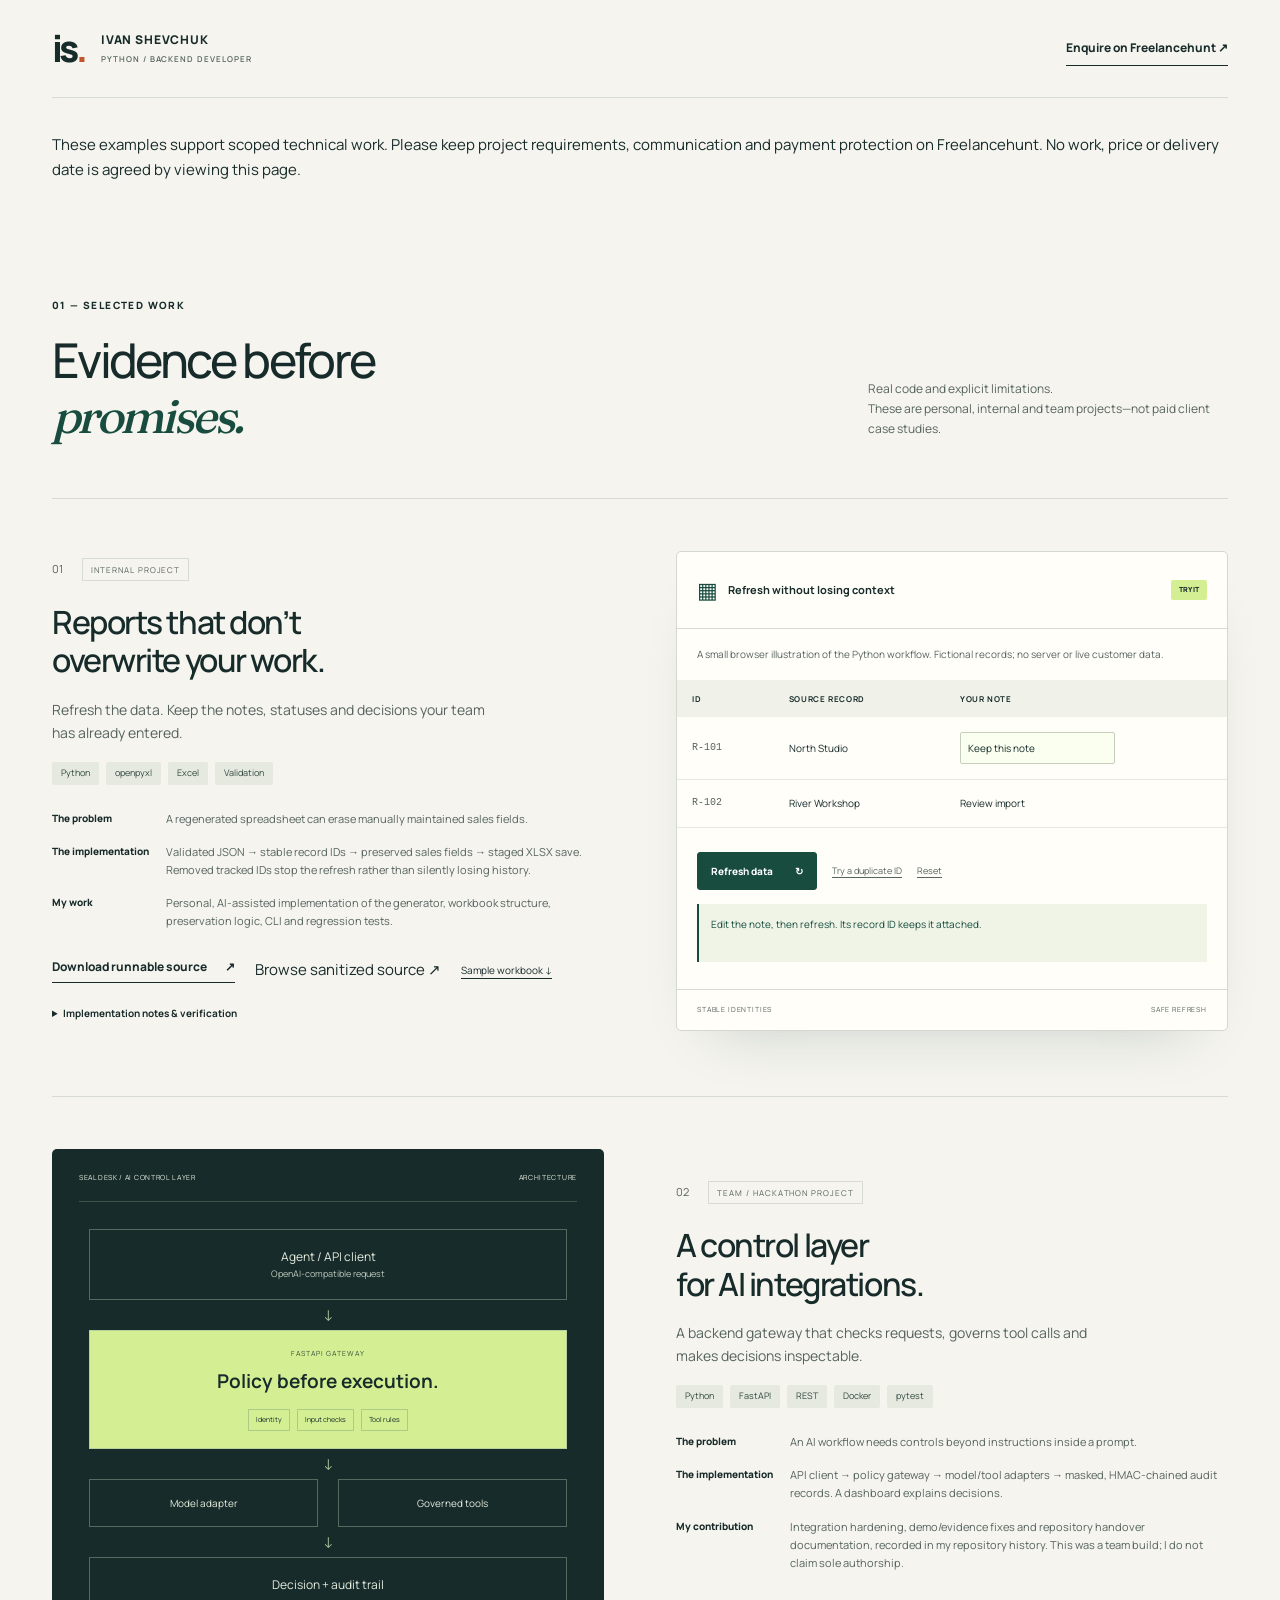
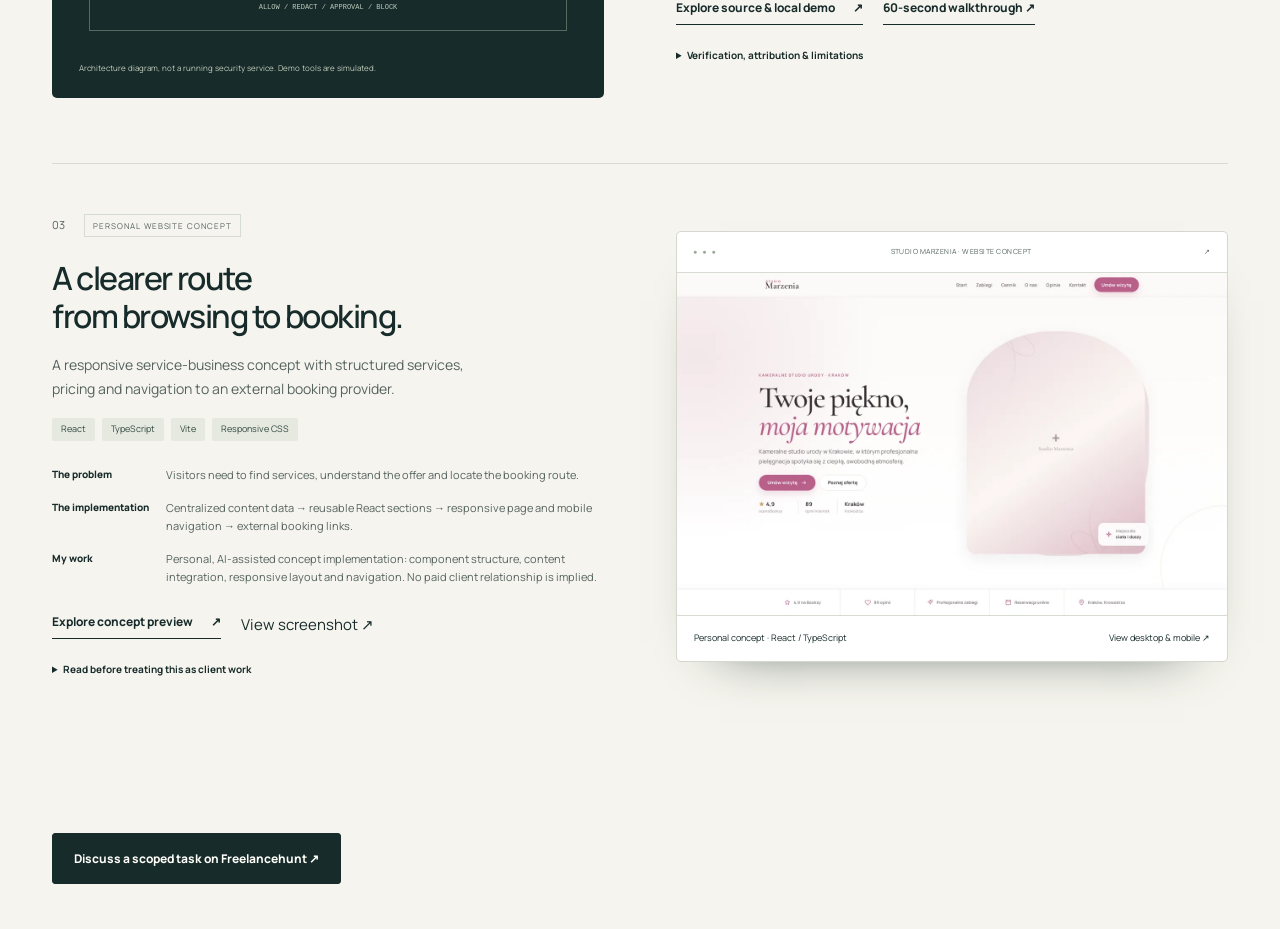
==== work/index.html @ 64b822b1 "Add verified offline walkthrough and contact-free work examples" ====
<!doctype html><html lang="en"><head><meta charset="utf-8"><meta name="viewport" content="width=device-width,initial-scale=1"><title>Technical work examples | Ivan Shevchuk</title><meta name="description" content="Personal, internal and team technical examples. Freelancehunt enquiries stay in platform messages."><link rel="icon" href="/assets/mark.svg"><link rel="stylesheet" href="/styles.css"><script type="module" src="/work/work.js"></script><link rel="canonical" href="https://ivanshevchuk0.github.io/work/"></head><body><header class="site-header wrap"><a class="identity" href="#main"><span class="monogram">is<span>.</span></span><span>IVAN SHEVCHUK<br><small>PYTHON / BACKEND DEVELOPER</small></span></a><a class="header-contact" href="https://freelancehunt.com/freelancer/ivan_shevchukk.html">Enquire on Freelancehunt ↗</a></header><main id="main"><div class="wrap" style="padding-top:35px"><p>These examples support scoped technical work. Please keep project requirements, communication and payment protection on Freelancehunt. No work, price or delivery date is agreed by viewing this page.</p></div><section id="work" class="work-section wrap" aria-labelledby="work-title">
<div class="section-heading"><div><p class="eyebrow">01 — SELECTED WORK</p><h2 id="work-title">Evidence before<br><em>promises.</em></h2></div><p>Real code and explicit limitations.<br>These are personal, internal and team projects—not paid client case studies.</p></div>
<article class="project project-report">
<div class="project-description"><div class="project-number">01 <span>INTERNAL PROJECT</span></div><h3>Reports that don’t<br>overwrite your work.</h3><p class="project-intro">Refresh the data. Keep the notes, statuses and decisions your team has already entered.</p><div class="tags"><span>Python</span><span>openpyxl</span><span>Excel</span><span>Validation</span></div>
<dl class="case-summary"><div><dt>The problem</dt><dd>A regenerated spreadsheet can erase manually maintained sales fields.</dd></div><div><dt>The implementation</dt><dd>Validated JSON → stable record IDs → preserved sales fields → staged XLSX save. Removed tracked IDs stop the refresh rather than silently losing history.</dd></div><div><dt>My work</dt><dd>Personal, AI-assisted implementation of the generator, workbook structure, preservation logic, CLI and regression tests.</dd></div></dl>
<div class="project-links"><a class="text-link" href="/samples/reporting-tool.zip" download>Download runnable source <span aria-hidden="true">↗</span></a><span>Browse sanitized source ↗</span><a href="/samples/tracker-demo.xlsx" download>Sample workbook ↓</a></div>
<details><summary>Implementation notes & verification</summary><p>Two existing regression tests were run for this portfolio: duplicate-input rejection and preservation across growth/reordering. Both passed. The sample download contains fictional records only. This is a local reporting tool, not a CRM or an outreach bot. Sanitized source is available in the dedicated public portfolio repository and as a ZIP download.</p></details>
</div>
<div class="report-lab"><div class="lab-toolbar"><span class="lab-icon" aria-hidden="true">▦</span><strong>Refresh without losing context</strong><span class="demo-badge">TRY IT</span></div><p class="lab-caption">A small browser illustration of the Python workflow. Fictional records; no server or live customer data.</p>
<div class="table-scroll"><table><caption class="sr-only">Fictional report data with editable notes</caption><thead><tr><th>ID</th><th>Source record</th><th>Your note</th></tr></thead><tbody><tr><td>R-101</td><td>North Studio</td><td><input id="record-note" aria-label="Note for record R-101" value="Keep this note" maxlength="70"></td></tr><tr><td>R-102</td><td>River Workshop</td><td>Review import</td></tr><tr id="added-row" hidden><td>R-103</td><td>New source record</td><td>—</td></tr></tbody></table></div>
<div class="lab-controls"><button id="refresh-demo" class="button compact" type="button">Refresh data <span aria-hidden="true">↻</span></button><button id="duplicate-demo" class="subtle-button" type="button">Try a duplicate ID</button><button id="reset-demo" class="subtle-button" type="button">Reset</button></div>
<div id="lab-result" class="lab-result" role="status">Edit the note, then refresh. Its record ID keeps it attached.</div>
<div class="lab-foot"><span>STABLE IDENTITIES</span><span>SAFE REFRESH</span></div></div>
</article>

<article class="project project-gateway">
<div class="gateway-visual"><div class="gateway-label"><span>SEALDESK / AI CONTROL LAYER</span><span>ARCHITECTURE</span></div><div class="architecture"><div class="architecture-node">Agent / API client<small>OpenAI-compatible request</small></div><span class="architecture-arrow" aria-hidden="true">↓</span><div class="architecture-node gateway-node"><small>FASTAPI GATEWAY</small><strong>Policy before execution.</strong><div><span>Identity</span><span>Input checks</span><span>Tool rules</span></div></div><span class="architecture-arrow" aria-hidden="true">↓</span><div class="architecture-split"><div>Model adapter</div><div>Governed tools</div></div><span class="architecture-arrow" aria-hidden="true">↓</span><div class="architecture-node audit-node">Decision + audit trail<small>ALLOW / REDACT / APPROVAL / BLOCK</small></div></div><p>Architecture diagram, not a running security service. Demo tools are simulated.</p></div>
<div class="project-description"><div class="project-number">02 <span>TEAM / HACKATHON PROJECT</span></div><h3>A control layer<br>for AI integrations.</h3><p class="project-intro">A backend gateway that checks requests, governs tool calls and makes decisions inspectable.</p><div class="tags"><span>Python</span><span>FastAPI</span><span>REST</span><span>Docker</span><span>pytest</span></div>
<dl class="case-summary"><div><dt>The problem</dt><dd>An AI workflow needs controls beyond instructions inside a prompt.</dd></div><div><dt>The implementation</dt><dd>API client → policy gateway → model/tool adapters → masked, HMAC-chained audit records. A dashboard explains decisions.</dd></div><div><dt>My contribution</dt><dd>Integration hardening, demo/evidence fixes and repository handover documentation, recorded in my repository history. This was a team build; I do not claim sole authorship.</dd></div></dl>
<div class="project-links"><span class="text-link">Explore source & local demo <span aria-hidden="true">↗</span></span><span class="text-link">60-second walkthrough ↗</span></div>
<details><summary>Verification, attribution & limitations</summary><p>Existing budget, tool-governance and audit regression suites passed in the local checkout during this audit. This is not a claim of production certification or a fresh end-to-end deployment test. The banking example uses synthetic records and simulated email/payment tools. The offline classifier is not an LLM; remote review requires a configured provider. Team members: Ivan Shevchuk, Timofii Vasin and Illia Liudohovskyi. Individual commit attribution does not imply exclusive authorship of every module.</p><span>View documentation contribution ↗</span></details>
</div></article>

<article class="project project-site">
<div class="project-description"><div class="project-number">03 <span>PERSONAL WEBSITE CONCEPT</span></div><h3>A clearer route<br>from browsing to booking.</h3><p class="project-intro">A responsive service-business concept with structured services, pricing and navigation to an external booking provider.</p><div class="tags"><span>React</span><span>TypeScript</span><span>Vite</span><span>Responsive CSS</span></div>
<dl class="case-summary"><div><dt>The problem</dt><dd>Visitors need to find services, understand the offer and locate the booking route.</dd></div><div><dt>The implementation</dt><dd>Centralized content data → reusable React sections → responsive page and mobile navigation → external booking links.</dd></div><div><dt>My work</dt><dd>Personal, AI-assisted concept implementation: component structure, content integration, responsive layout and navigation. No paid client relationship is implied.</dd></div></dl>
<div class="project-links"><span class="text-link">Explore concept preview <span aria-hidden="true">↗</span></span><span>View screenshot ↗</span></div>
<details><summary>Read before treating this as client work</summary><p>The demo is a static concept, not a commissioned or completed business deployment. Booking and contact actions are disabled in this portfolio copy. Business details, image rights and final production content need owner approval. This is React, not evidence of a WordPress or WooCommerce implementation. Its recorded GitHub URL is not publicly accessible, so no broken source link is advertised. Source publication remains a follow-up task.</p></details>
</div><span class="site-preview"><div class="browser-bar"><span aria-hidden="true">● ● ●</span><span>STUDIO MARZENIA · WEBSITE CONCEPT</span><span aria-hidden="true">↗</span></div><img src="/assets/studio-desktop.webp" width="1440" height="810" loading="lazy" alt="Actual desktop screenshot of the Studio Marzenia service-business website concept"><div class="preview-caption">Personal concept · React / TypeScript <span>View desktop & mobile ↗</span></div></span>
</article>
</section><div class="wrap" style="padding-bottom:45px"><a class="button primary" href="https://freelancehunt.com/freelancer/ivan_shevchukk.html">Discuss a scoped task on Freelancehunt ↗</a></div></main></body></html>
---- styles.css ----
@font-face{font-family:Manrope;src:url('/assets/fonts/manrope.woff2') format('woff2');font-display:swap;font-weight:200 800}@font-face{font-family:Fraunces;src:url('/assets/fonts/fraunces.woff2') format('woff2');font-display:swap;font-weight:100 900}
:root{--paper:#f5f4ee;--ink:#172b2a;--muted:#56635f;--line:#d7dcd3;--green:#174c3f;--lime:#d4ef93;--orange:#c25430;--white:#fffef9}*{box-sizing:border-box}html{scroll-behavior:smooth;scroll-padding-top:32px}body{margin:0;background:var(--paper);color:var(--ink);font-family:Manrope,Arial,sans-serif;font-size:15px;line-height:1.65}button,input,textarea{font:inherit}a{color:inherit;text-decoration:none}a,button{-webkit-tap-highlight-color:transparent}button{cursor:pointer}a:focus-visible,button:focus-visible,summary:focus-visible{outline:3px solid var(--orange);outline-offset:5px}input:focus-visible,textarea:focus-visible{outline:2px solid var(--green);outline-offset:2px}button:disabled{cursor:not-allowed}.wrap{width:min(1240px,calc(100% - 104px));margin-inline:auto}.site-header{display:flex;align-items:center;justify-content:space-between;gap:28px;padding-block:30px;border-bottom:1px solid var(--line)}.identity{display:flex;gap:13px;align-items:center;font-weight:800;font-size:12px;line-height:1.45;letter-spacing:.07em}.identity small{font-size:8px;letter-spacing:.12em;font-weight:600;color:var(--muted)}.monogram{font-size:37px;letter-spacing:-.1em;line-height:1;margin-right:4px}.monogram span{color:var(--orange)}nav{display:flex;gap:31px;font-size:12px;font-weight:650}.header-contact{font-size:12px;font-weight:750;border-bottom:1px solid var(--ink);padding:7px 0}.header-contact span{margin-left:15px}a:hover{color:var(--green)}nav a:hover,.text-link:hover{color:var(--orange)}.eyebrow{font-size:10px;font-weight:800;letter-spacing:.14em;line-height:1.5;margin:0 0 28px}.square{width:7px;height:7px;display:inline-block;background:var(--orange);margin-right:7px}.hero{display:grid;grid-template-columns:1.2fr 1fr;gap:50px;align-items:center;padding-block:90px 85px}h1,h2,h3,p{margin-top:0}h1{font-size:clamp(48px,5.2vw,74px);font-weight:550;line-height:1.06;letter-spacing:-.06em;margin-bottom:28px}em{font-family:Fraunces,Georgia,serif;font-weight:450;letter-spacing:-.055em}h1 em{color:var(--green)}.hero-description{max-width:440px;font-size:16px;color:var(--muted);line-height:1.85;margin-bottom:28px}.hero-actions{display:flex;gap:24px;align-items:center;flex-wrap:wrap}.button{border:1px solid var(--ink);display:inline-flex;align-items:center;justify-content:space-between;gap:22px;padding:15px 21px;font-size:12px;font-weight:750;background:transparent;color:var(--ink);border-radius:3px;transition:background .15s,color .15s}.button.primary{background:var(--ink);color:var(--white)}.button.primary:hover{background:var(--green)}.text-link{font-size:12px;font-weight:750;display:inline-flex;align-items:center;gap:18px;border-bottom:1px solid;padding-bottom:6px}.hero-meta{font-size:10px;color:var(--muted);margin-top:26px;margin-bottom:0}.hero-meta span{margin:0 8px}.system-visual{border:1px solid #cad1c3;border-radius:8px;background:#e9ede3;box-shadow:0 20px 50px -35px #1c433d44;transform:rotate(1deg)}.system-top,.system-bottom{display:flex;justify-content:space-between;align-items:center;padding:19px 22px;font-size:8px;letter-spacing:.09em;font-weight:750;border-bottom:1px solid #ccd3c7}.system-bottom{border-top:1px solid #ccd3c7;border-bottom:0;font-size:7px}.status-dot{width:7px;height:7px;background:var(--green);border-radius:50%}.system-pipeline{padding:39px 26px 32px}.source-chips{display:flex;justify-content:center;gap:10px}.source-chips span{font-family:monospace;font-size:10px;background:var(--white);padding:10px 13px;border:1px solid #cad1c3;border-radius:3px}.connector{height:30px;width:1px;background:#a7b9a5;margin:auto}.processor{background:var(--ink);color:var(--white);display:flex;align-items:center;justify-content:space-between;gap:10px;padding:23px 18px;border-radius:4px}.processor-mark{font-family:monospace;font-size:29px;color:var(--lime)}.processor small{font-size:8px;letter-spacing:.1em;color:#b7c8bc;display:block}.processor strong{font-size:14px}.system-checks{display:flex;flex-wrap:wrap;gap:10px;justify-content:center;background:#dde4d6;padding:12px 6px;font-size:8px}.output-line{display:flex;align-items:center;gap:16px;background:var(--white);border:1px solid #cad1c3;padding:20px 16px}.output-line strong{font-size:12px;display:block}.output-line small{font-size:10px;color:var(--muted)}.file-icon{font-size:25px;color:var(--green)}.capability-strip{border-block:1px solid var(--line)}.capability-strip .wrap{display:flex;justify-content:space-between;gap:25px;align-items:center;padding-block:21px}.capability-strip span{font-size:8px;font-weight:800;letter-spacing:.12em;color:var(--muted)}.capability-strip p{margin:0;font-size:12px;font-weight:650}.capability-strip b{margin:0 20px;color:#a1aaa0;font-weight:400}.work-section{padding-block:100px 90px}.section-heading{display:flex;justify-content:space-between;gap:30px;align-items:flex-end;margin-bottom:55px}.section-heading .eyebrow{margin-bottom:19px}h2{font-size:48px;line-height:1.15;font-weight:500;letter-spacing:-.055em;margin:0}h2 em{color:var(--green)}.section-heading>p{max-width:360px;font-size:12px;color:var(--muted);margin-bottom:4px}.project{display:grid;grid-template-columns:1fr 1fr;align-items:center;gap:72px;padding-block:52px 65px;border-top:1px solid var(--line)}.project-number{font-size:11px;color:var(--muted);margin-bottom:25px}.project-number span{font-size:8px;letter-spacing:.12em;border:1px solid var(--line);padding:5px 8px;margin-left:17px}h3{font-size:32px;font-weight:550;letter-spacing:-.045em;line-height:1.2;margin-bottom:18px}.project-intro{font-size:14px;color:var(--muted);max-width:450px;margin-bottom:18px}.tags{display:flex;flex-wrap:wrap;gap:7px;margin-bottom:25px}.tags span{font-size:9px;padding:4px 9px;border-radius:2px;background:#e6e9df;color:#334a42}.case-summary{margin:0}.case-summary>div{display:grid;grid-template-columns:104px 1fr;gap:10px;margin:15px 0}.case-summary dt{font-size:10px;font-weight:800}.case-summary dd{font-size:11px;color:var(--muted);margin:0}.project-links{display:flex;flex-wrap:wrap;align-items:center;gap:20px;margin-top:26px}.project-links>a:not(.text-link){font-size:10px;text-decoration:underline;text-underline-offset:4px}details{margin-top:22px;font-size:11px;color:var(--muted)}summary{cursor:pointer;color:var(--ink);font-size:10px;font-weight:700}details p{margin-top:13px;margin-bottom:10px;line-height:1.8}details a{text-decoration:underline}.report-lab{border:1px solid #d3d9ce;border-radius:5px;overflow:hidden;background:var(--white);box-shadow:0 30px 60px -40px #1c433d44}.lab-toolbar{display:flex;align-items:center;gap:10px;padding:20px;border-bottom:1px solid var(--line);font-size:11px}.lab-icon{color:var(--green);font-size:22px}.demo-badge{font-size:7px;margin-left:auto;background:var(--lime);padding:4px 8px;border-radius:2px;font-weight:800;white-space:nowrap}.lab-caption{font-size:10px;color:var(--muted);padding:17px 20px;margin:0}.table-scroll{overflow-x:auto}table{border-collapse:collapse;width:100%;font-size:10px;text-align:left}th{padding:12px 15px;background:#f0f2e9;font-weight:700;font-size:8px;text-transform:uppercase;letter-spacing:.08em}td{padding:15px;border-bottom:1px solid #e5e8df;white-space:nowrap}td:first-child{font-family:monospace;color:var(--muted)}td input{max-width:155px;width:100%;border:1px solid #c4d0bd;border-radius:2px;background:#fafff0;font-size:10px;padding:7px;color:var(--ink)}.lab-controls{display:flex;flex-wrap:wrap;gap:15px;padding:24px 20px 14px;align-items:center}.button.compact{padding:10px 13px;background:var(--green);border-color:var(--green);color:white;font-size:10px}.subtle-button{border:0;padding:4px 0;background:none;font-size:9px;text-decoration:underline;text-underline-offset:3px;color:var(--muted)}.lab-result{margin:0 20px 27px;font-size:10px;color:var(--green);background:#eff4e6;border-left:2px solid var(--green);padding:12px;min-height:58px}.lab-result.error{background:#fff1e8;color:#843b21;border-color:#a84b2a}.lab-foot{border-top:1px solid var(--line);display:flex;justify-content:space-between;padding:14px 20px;font-size:7px;letter-spacing:.12em;color:var(--muted)}.gateway-visual{background:var(--ink);border-radius:5px;color:#e6eddf;padding:23px 27px}.gateway-label{font-size:7px;display:flex;justify-content:space-between;letter-spacing:.1em;border-bottom:1px solid #3f5149;padding-bottom:18px}.architecture{padding:27px 10px 10px}.architecture-node{border:1px solid #56695e;padding:17px;text-align:center;font-size:12px}.architecture-node small{display:block;font-size:9px;color:#bdcabc}.architecture-arrow{display:block;text-align:center;color:#aec39c;line-height:30px}.gateway-node{border-color:#bacf9f;background:#d4ef93;color:var(--ink)}.gateway-node small{font-size:7px;color:#3b533e;letter-spacing:.15em}.gateway-node strong{display:block;font-size:19px;margin:6px 0 12px;font-weight:650}.gateway-node div{display:flex;gap:7px;justify-content:center}.gateway-node div span{font-size:7px;padding:4px 7px;border:1px solid #adca86}.architecture-split{display:grid;grid-template-columns:1fr 1fr;gap:20px}.architecture-split div{border:1px solid #56695e;padding:15px 8px;text-align:center;font-size:10px}.audit-node small{font-family:monospace;font-size:7px;margin-top:7px}.gateway-visual>p{font-size:8px;color:#c1cdbb;margin:20px 0 0}.site-preview{border:1px solid #d4d8cd;border-radius:5px;overflow:hidden;background:white;box-shadow:0 25px 55px -45px #23362a}.browser-bar{display:flex;justify-content:space-between;align-items:center;padding:14px 16px;font-size:7px;letter-spacing:.07em;color:var(--muted)}.browser-bar span:first-child{letter-spacing:2px;color:#9ca99a}.site-preview img{width:100%;height:auto;aspect-ratio:1.6;object-fit:cover;object-position:top;display:block;border-block:1px solid var(--line)}.preview-caption{padding:15px 17px;font-size:9px;display:flex;justify-content:space-between}.services-section{background:#e9ece2;border-block:1px solid var(--line);padding-block:85px}.services-grid{display:grid;grid-template-columns:repeat(3,1fr);gap:0}.services-grid article{padding:4px 34px;border-left:1px solid #c9d0c1;display:flex;flex-direction:column}.services-grid article:first-child{border-left:0;padding-left:0}.services-grid article:last-child{padding-right:0}.service-symbol{font-family:monospace;color:var(--green);font-size:27px;margin-bottom:20px}.services-grid h3{font-size:23px}.services-grid p{font-size:12px;color:var(--muted)}.services-grid ul{list-style:none;padding:0;margin:4px 0 28px;font-size:11px;line-height:2.25}.services-grid li::before{content:'↳';color:var(--green);margin-right:9px}.services-grid .service-rate{font-size:9px;padding-top:20px;border-top:1px solid #c9d0c1;margin-top:auto;margin-bottom:0}.service-rate strong{display:block;font-size:14px;margin-top:4px;color:var(--ink)}.scope-note{font-size:10px;max-width:850px;color:var(--muted);margin:40px 0 0}.process-section{display:grid;grid-template-columns:1fr 1.2fr;gap:80px;padding-block:90px}.process-list{list-style:none;padding:0;margin:0}.process-list li{display:flex;gap:30px;padding:23px 0;border-bottom:1px solid var(--line)}.process-list li:first-child{padding-top:0}.process-list li>span{font-size:10px;color:var(--green)}.process-list h3{font-size:19px;margin-bottom:8px}.process-list p{font-size:12px;color:var(--muted);margin:0;max-width:420px}.about-section{display:grid;grid-template-columns:1fr 1.2fr;gap:80px;padding-block:70px 100px;border-top:1px solid var(--line)}.about-copy{font-size:14px;color:var(--muted);padding-top:40px}.about-copy>p:first-child{font-size:18px;color:var(--ink);line-height:1.75}.about-small{font-size:11px;margin-top:24px}.contact-section{background:var(--ink);color:var(--white);padding-block:85px}.contact-grid{display:grid;grid-template-columns:1.15fr 1fr;gap:100px}.contact-section .eyebrow{color:var(--lime)}.contact-section h2{font-size:55px;margin-bottom:25px}.contact-section h2 em{color:var(--lime)}.contact-section p{font-size:12px;color:#c1cec3}.contact-email{font-size:clamp(16px,1.7vw,24px);letter-spacing:-.03em;border-bottom:1px solid #768c7b;display:inline-flex;gap:22px;padding-block:10px;margin-top:14px;overflow-wrap:anywhere}.contact-email:hover,.contact-secondary a:hover{color:var(--lime)}.contact-secondary{display:flex;flex-wrap:wrap;gap:22px;font-size:10px;margin-top:22px}.contact-secondary button{font-size:10px;color:inherit;border:0;border-bottom:1px solid #768c7b;padding:0 0 3px;background:transparent}.contact-section .contact-status{min-height:20px;font-size:10px}.brief-form{border:1px solid #4a6155;background:#203a32;padding:30px;border-radius:4px}.brief-form h3{font-size:20px;letter-spacing:-.02em;margin-bottom:10px}.brief-form>p{font-size:10px}.brief-form label{display:block;font-size:10px;margin:18px 0 7px;font-weight:650}.brief-form label span{color:#b3c3b4;font-weight:400}.brief-form input,.brief-form textarea{display:block;width:100%;border:1px solid #617567;border-radius:2px;background:#173027;color:white;font-size:11px;padding:11px 12px;resize:vertical}.brief-form input::placeholder,.brief-form textarea::placeholder{color:#a3b5a5}.brief-form input:focus-visible,.brief-form textarea:focus-visible{outline-color:var(--lime)}.brief-form .button{margin-top:22px;width:100%;background:var(--lime);border-color:var(--lime);color:var(--ink)}.brief-form .button:hover{background:#e6f4c9}.form-status{margin:12px 0 0}.brief-form>a{font-size:11px;text-decoration:underline}footer{display:flex;justify-content:space-between;gap:30px;align-items:center;padding-block:35px}footer>p,footer>a:last-child{font-size:10px;color:var(--muted);margin:0}.skip{position:absolute;top:-70px;left:15px;background:var(--ink);color:white;padding:12px;z-index:10}.skip:focus{top:10px}.sr-only{position:absolute;width:1px;height:1px;padding:0;margin:-1px;overflow:hidden;clip:rect(0,0,0,0);white-space:nowrap;border:0}[hidden]{display:none!important}
@media(min-width:1500px){.hero{padding-block:105px}.hero h1{font-size:78px}}
@media(max-width:1000px){.wrap{width:calc(100% - 64px)}.hero{gap:30px;padding-block:65px}h1{font-size:55px}.system-pipeline{padding:28px 18px}.processor{padding:20px 13px}.processor strong{font-size:12px}.system-checks{font-size:7px;gap:7px}.project{gap:40px}.capability-strip b{margin-inline:10px}.contact-grid{gap:50px}.services-grid article{padding-inline:22px}.services-grid h3{font-size:21px}.case-summary>div{grid-template-columns:85px 1fr}.contact-section h2{font-size:49px}}
@media(max-width:760px){.wrap{width:calc(100% - 40px)}.site-header{padding-block:20px;gap:10px}.identity{font-size:10px;gap:9px}.identity small{font-size:6px}.monogram{font-size:31px}nav{display:none}.header-contact{font-size:10px}.header-contact span{margin-left:7px}.hero{grid-template-columns:1fr;padding-block:48px 42px;gap:40px}.hero .eyebrow{font-size:8px;letter-spacing:.12em;margin-bottom:24px}h1{font-size:clamp(45px,10vw,66px);letter-spacing:-.055em}.desktop-break{display:none}.hero-description{font-size:14px;max-width:460px}.hero-actions{gap:23px}.button{padding:14px 16px;font-size:11px}.hero-meta{font-size:8px}.hero-meta span{margin:0 5px}.system-visual{transform:none;max-width:520px;width:100%}.system-pipeline{padding:25px}.processor strong{font-size:15px}.system-checks{font-size:9px}.system-top{font-size:7px}.capability-strip .wrap{display:block;padding-block:17px}.capability-strip p{font-size:10px;margin-top:6px;line-height:2}.capability-strip b{margin:0 9px}.work-section{padding-block:57px 30px}.section-heading{display:block;margin-bottom:35px}.section-heading>p{margin:18px 0 0;font-size:11px;max-width:380px}h2{font-size:38px}.project{grid-template-columns:1fr;gap:28px;padding-block:35px 45px}.project-description h3{font-size:29px}.project-number{margin-bottom:20px}.case-summary>div{grid-template-columns:94px 1fr}.project-gateway .gateway-visual{order:2}.project-intro{font-size:13px}.project-description{max-width:560px}.report-lab{max-width:560px;width:100%}.lab-controls{gap:16px}.gateway-visual{padding:22px}.architecture{padding-inline:8px}.gateway-label{font-size:6px}.site-preview{width:100%;max-width:560px}.services-section{padding-block:50px}.services-grid{grid-template-columns:1fr}.services-grid article,.services-grid article:first-child,.services-grid article:last-child{border-left:0;border-top:1px solid #c9d0c1;padding:27px 0}.services-grid article:first-child{padding-top:0;border-top:0}.service-symbol{margin-bottom:15px}.services-grid ul{margin-bottom:18px}.services-grid .service-rate{padding-top:15px}.scope-note{margin-top:10px}.process-section{grid-template-columns:1fr;gap:35px;padding-block:55px}.process-list li{gap:23px}.about-section{grid-template-columns:1fr;gap:20px;padding-block:45px 55px}.about-copy{padding-top:0}.about-copy>p:first-child{font-size:16px}.contact-section{padding-block:50px}.contact-grid{grid-template-columns:1fr;gap:35px}.contact-section h2{font-size:43px}.contact-email{font-size:20px;gap:12px}.brief-form{padding:23px}footer{align-items:flex-start;flex-wrap:wrap;padding-block:28px;gap:24px}footer>p{order:3;flex-basis:100%;border-top:1px solid var(--line);padding-top:18px}footer>a:last-child{margin-left:auto;padding-top:9px}}
@media(prefers-reduced-motion:reduce){html{scroll-behavior:auto}*,*::before,*::after{transition:none!important}}
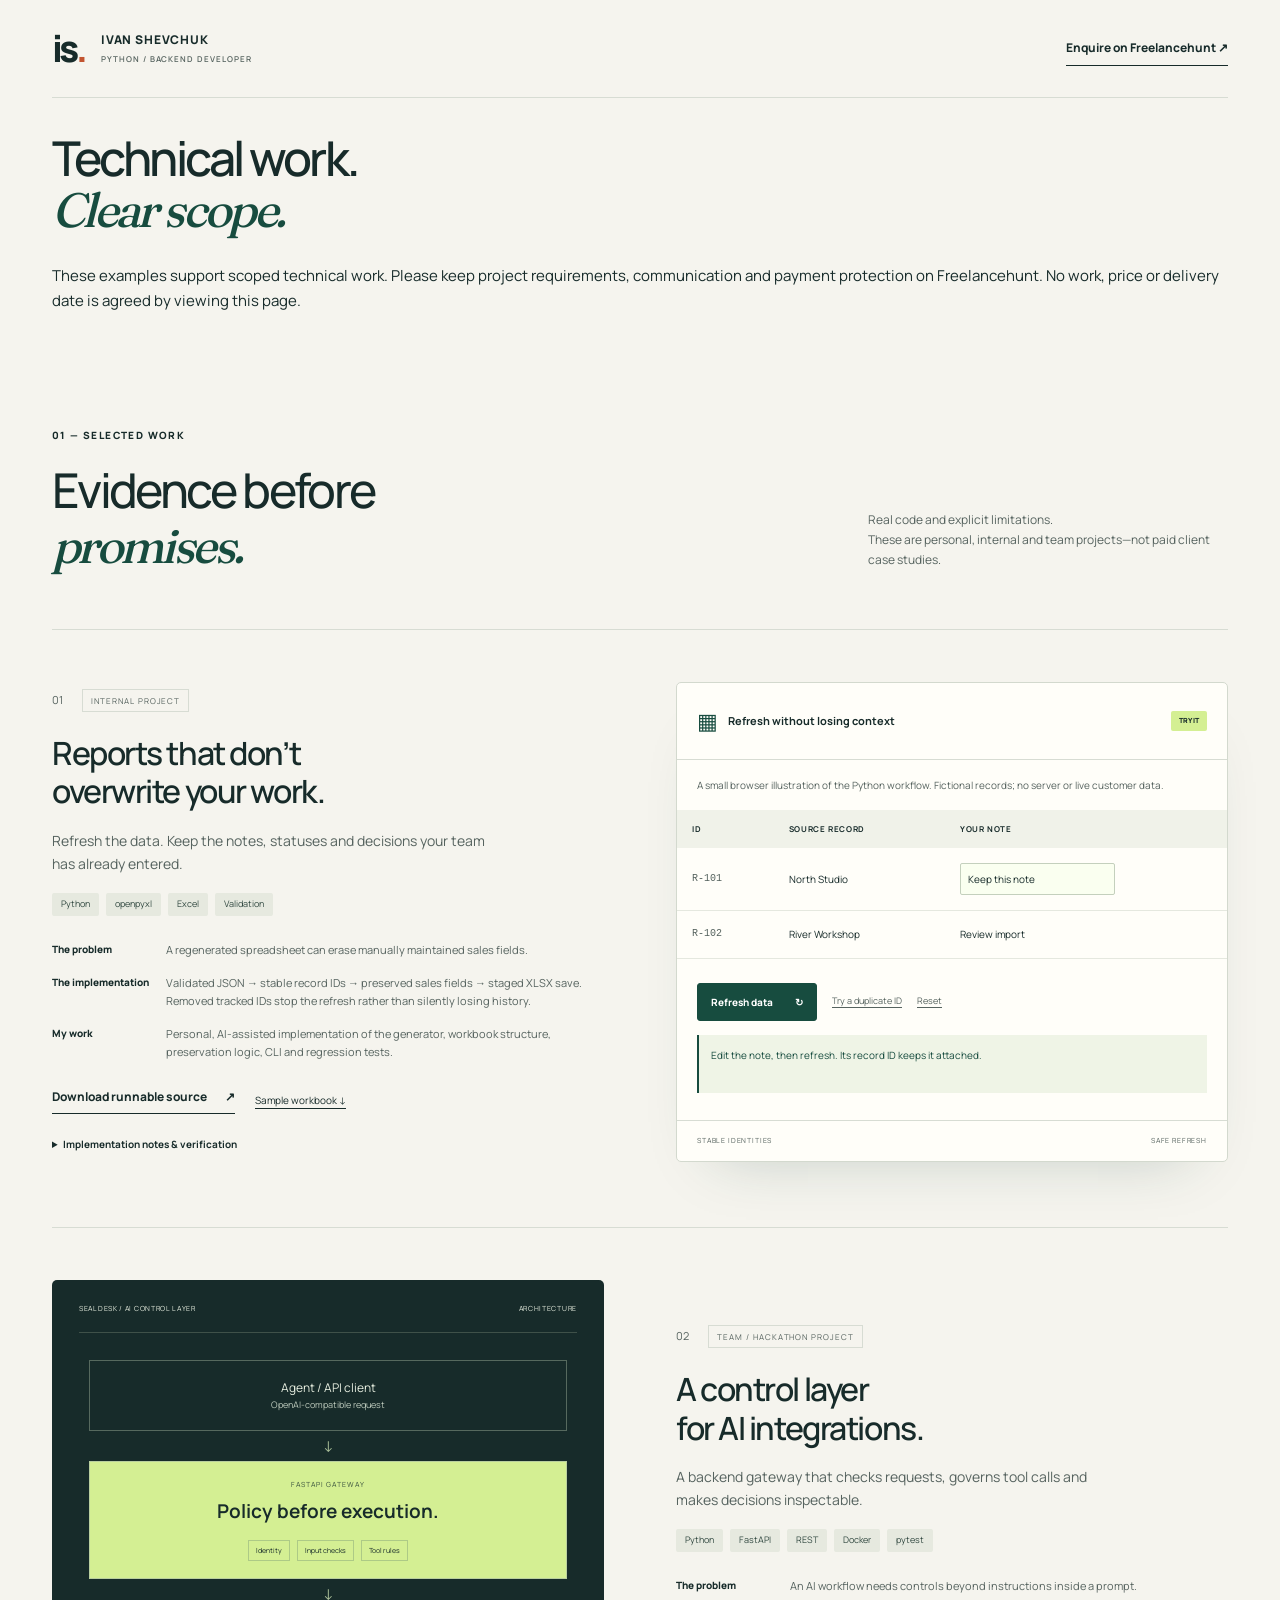
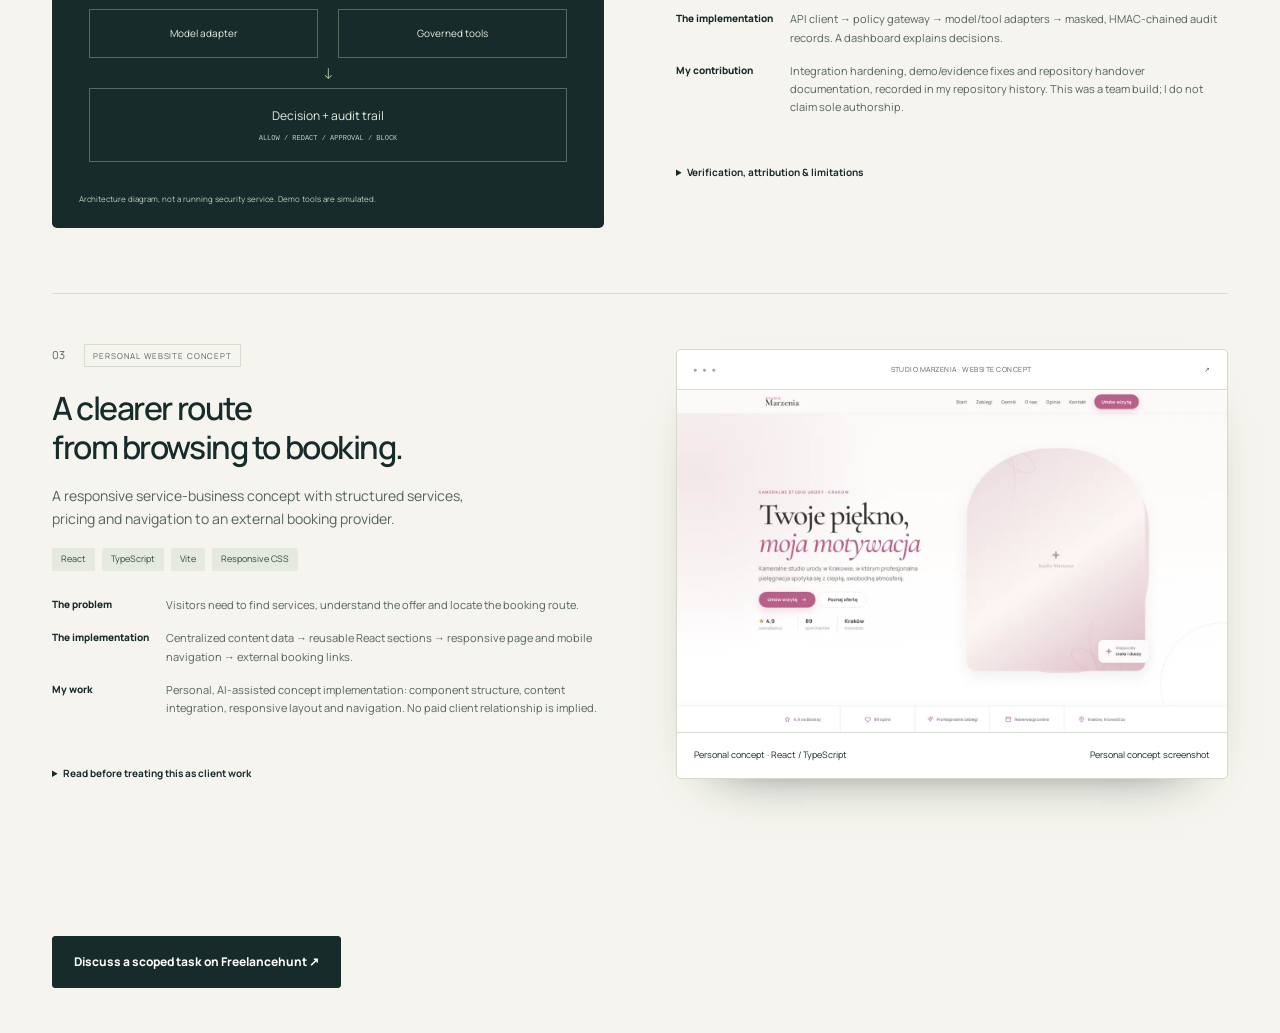
==== commit a2755017: "Clarify contact-free showcase navigation and heading" ====
--- a/work/index.html
+++ b/work/index.html
@@ -1,4 +1,4 @@
-<!doctype html><html lang="en"><head><meta charset="utf-8"><meta name="viewport" content="width=device-width,initial-scale=1"><title>Technical work examples | Ivan Shevchuk</title><meta name="description" content="Personal, internal and team technical examples. Freelancehunt enquiries stay in platform messages."><link rel="icon" href="/assets/mark.svg"><link rel="stylesheet" href="/styles.css"><script type="module" src="/work/work.js"></script><link rel="canonical" href="https://ivanshevchuk0.github.io/work/"></head><body><header class="site-header wrap"><a class="identity" href="#main"><span class="monogram">is<span>.</span></span><span>IVAN SHEVCHUK<br><small>PYTHON / BACKEND DEVELOPER</small></span></a><a class="header-contact" href="https://freelancehunt.com/freelancer/ivan_shevchukk.html">Enquire on Freelancehunt ↗</a></header><main id="main"><div class="wrap" style="padding-top:35px"><p>These examples support scoped technical work. Please keep project requirements, communication and payment protection on Freelancehunt. No work, price or delivery date is agreed by viewing this page.</p></div><section id="work" class="work-section wrap" aria-labelledby="work-title">
+<!doctype html><html lang="en"><head><meta charset="utf-8"><meta name="viewport" content="width=device-width,initial-scale=1"><title>Technical work examples | Ivan Shevchuk</title><meta name="description" content="Personal, internal and team technical examples. Freelancehunt enquiries stay in platform messages."><link rel="icon" href="/assets/mark.svg"><link rel="stylesheet" href="/styles.css"><script type="module" src="/work/work.js"></script><link rel="canonical" href="https://ivanshevchuk0.github.io/work/"><style>.project-links>span{display:none}</style></head><body><header class="site-header wrap"><a class="identity" href="#main"><span class="monogram">is<span>.</span></span><span>IVAN SHEVCHUK<br><small>PYTHON / BACKEND DEVELOPER</small></span></a><a class="header-contact" href="https://freelancehunt.com/freelancer/ivan_shevchukk.html">Enquire on Freelancehunt ↗</a></header><main id="main"><div class="wrap" style="padding-top:35px"><h1 style="font-size:48px">Technical work.<br><em>Clear scope.</em></h1><p>These examples support scoped technical work. Please keep project requirements, communication and payment protection on Freelancehunt. No work, price or delivery date is agreed by viewing this page.</p></div><section id="work" class="work-section wrap" aria-labelledby="work-title">
 <div class="section-heading"><div><p class="eyebrow">01 — SELECTED WORK</p><h2 id="work-title">Evidence before<br><em>promises.</em></h2></div><p>Real code and explicit limitations.<br>These are personal, internal and team projects—not paid client case studies.</p></div>
 <article class="project project-report">
 <div class="project-description"><div class="project-number">01 <span>INTERNAL PROJECT</span></div><h3>Reports that don’t<br>overwrite your work.</h3><p class="project-intro">Refresh the data. Keep the notes, statuses and decisions your team has already entered.</p><div class="tags"><span>Python</span><span>openpyxl</span><span>Excel</span><span>Validation</span></div>
@@ -26,6 +26,6 @@
 <dl class="case-summary"><div><dt>The problem</dt><dd>Visitors need to find services, understand the offer and locate the booking route.</dd></div><div><dt>The implementation</dt><dd>Centralized content data → reusable React sections → responsive page and mobile navigation → external booking links.</dd></div><div><dt>My work</dt><dd>Personal, AI-assisted concept implementation: component structure, content integration, responsive layout and navigation. No paid client relationship is implied.</dd></div></dl>
 <div class="project-links"><span class="text-link">Explore concept preview <span aria-hidden="true">↗</span></span><span>View screenshot ↗</span></div>
 <details><summary>Read before treating this as client work</summary><p>The demo is a static concept, not a commissioned or completed business deployment. Booking and contact actions are disabled in this portfolio copy. Business details, image rights and final production content need owner approval. This is React, not evidence of a WordPress or WooCommerce implementation. Its recorded GitHub URL is not publicly accessible, so no broken source link is advertised. Source publication remains a follow-up task.</p></details>
-</div><span class="site-preview"><div class="browser-bar"><span aria-hidden="true">● ● ●</span><span>STUDIO MARZENIA · WEBSITE CONCEPT</span><span aria-hidden="true">↗</span></div><img src="/assets/studio-desktop.webp" width="1440" height="810" loading="lazy" alt="Actual desktop screenshot of the Studio Marzenia service-business website concept"><div class="preview-caption">Personal concept · React / TypeScript <span>View desktop & mobile ↗</span></div></span>
+</div><span class="site-preview"><div class="browser-bar"><span aria-hidden="true">● ● ●</span><span>STUDIO MARZENIA · WEBSITE CONCEPT</span><span aria-hidden="true">↗</span></div><img src="/assets/studio-desktop.webp" width="1440" height="810" loading="lazy" alt="Actual desktop screenshot of the Studio Marzenia service-business website concept"><div class="preview-caption">Personal concept · React / TypeScript <span>Personal concept screenshot</span></div></span>
 </article>
 </section><div class="wrap" style="padding-bottom:45px"><a class="button primary" href="https://freelancehunt.com/freelancer/ivan_shevchukk.html">Discuss a scoped task on Freelancehunt ↗</a></div></main></body></html>
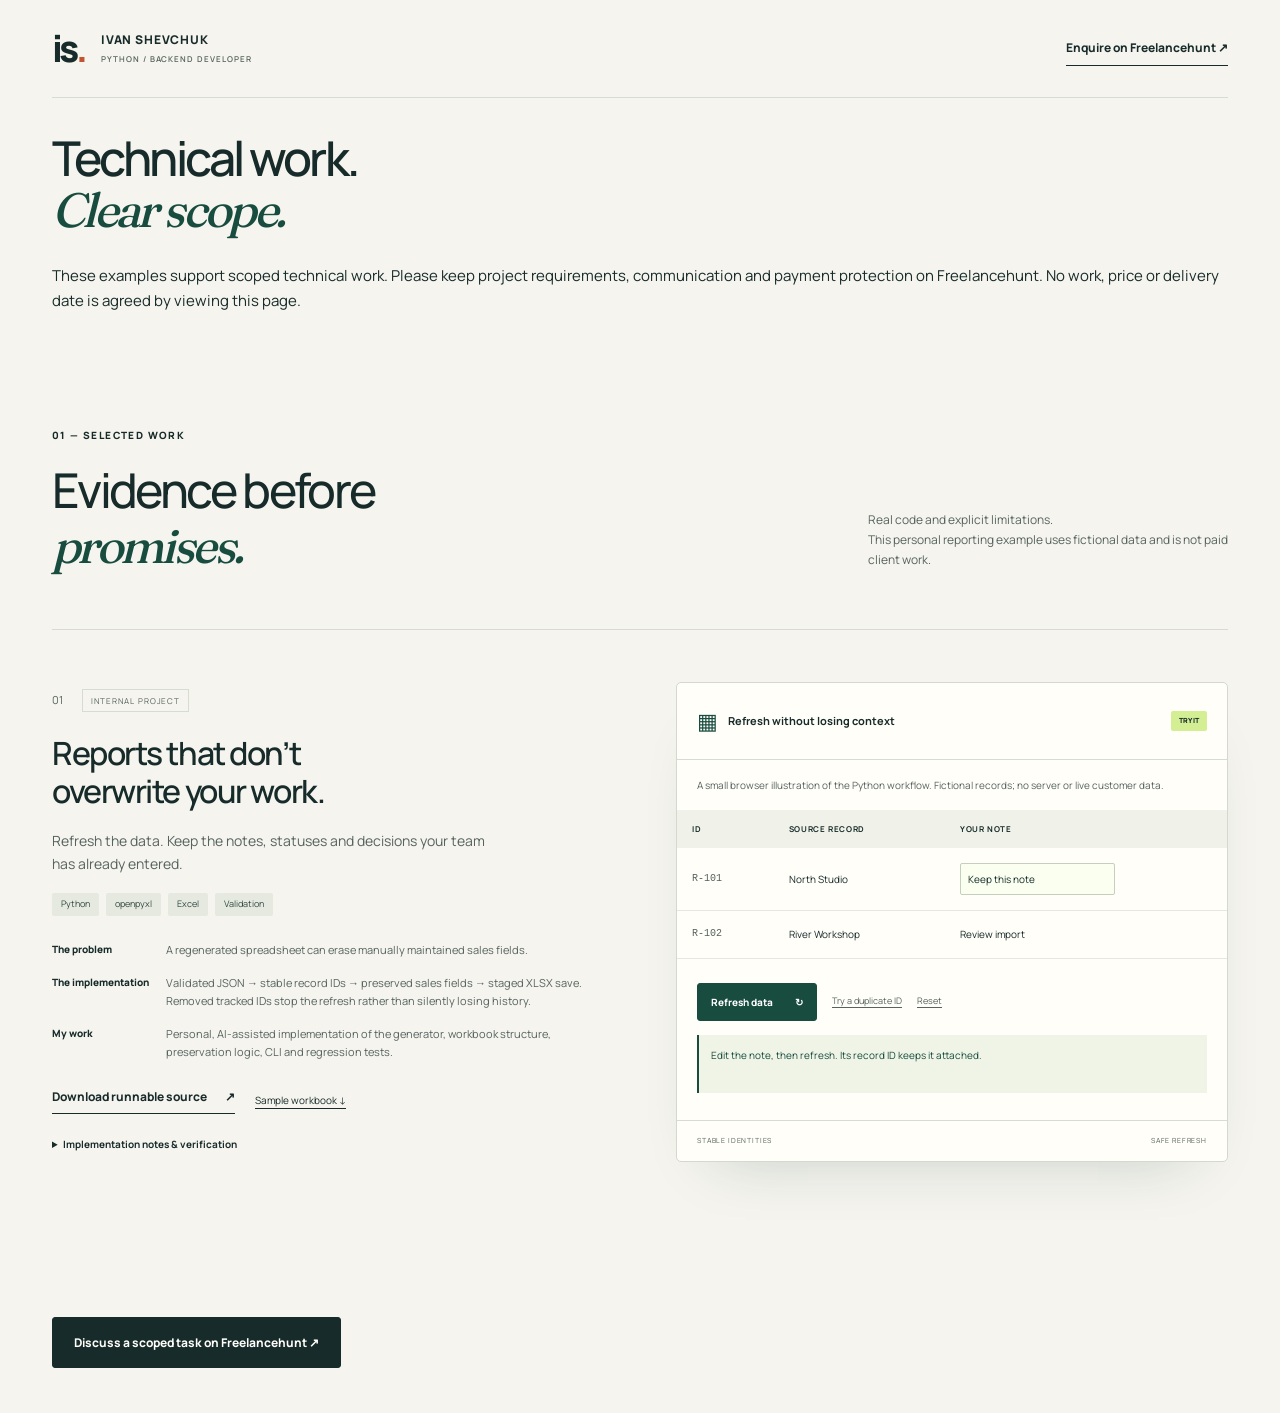
==== commit fa653f63: "Remove unapproved identifying portfolio examples" ====
--- a/work/index.html
+++ b/work/index.html
@@ -1,5 +1,5 @@
-<!doctype html><html lang="en"><head><meta charset="utf-8"><meta name="viewport" content="width=device-width,initial-scale=1"><title>Technical work examples | Ivan Shevchuk</title><meta name="description" content="Personal, internal and team technical examples. Freelancehunt enquiries stay in platform messages."><link rel="icon" href="/assets/mark.svg"><link rel="stylesheet" href="/styles.css"><script type="module" src="/work/work.js"></script><link rel="canonical" href="https://ivanshevchuk0.github.io/work/"><style>.project-links>span{display:none}</style></head><body><header class="site-header wrap"><a class="identity" href="#main"><span class="monogram">is<span>.</span></span><span>IVAN SHEVCHUK<br><small>PYTHON / BACKEND DEVELOPER</small></span></a><a class="header-contact" href="https://freelancehunt.com/freelancer/ivan_shevchukk.html">Enquire on Freelancehunt ↗</a></header><main id="main"><div class="wrap" style="padding-top:35px"><h1 style="font-size:48px">Technical work.<br><em>Clear scope.</em></h1><p>These examples support scoped technical work. Please keep project requirements, communication and payment protection on Freelancehunt. No work, price or delivery date is agreed by viewing this page.</p></div><section id="work" class="work-section wrap" aria-labelledby="work-title">
-<div class="section-heading"><div><p class="eyebrow">01 — SELECTED WORK</p><h2 id="work-title">Evidence before<br><em>promises.</em></h2></div><p>Real code and explicit limitations.<br>These are personal, internal and team projects—not paid client case studies.</p></div>
+<!doctype html><html lang="en"><head><meta charset="utf-8"><meta name="viewport" content="width=device-width,initial-scale=1"><title>Technical work examples | Ivan Shevchuk</title><meta name="description" content="Personal reporting automation example with fictional data. Freelancehunt enquiries stay in platform messages."><link rel="icon" href="/assets/mark.svg"><link rel="stylesheet" href="/styles.css"><script type="module" src="/work/work.js"></script><link rel="canonical" href="https://ivanshevchuk0.github.io/work/"><style>.project-links>span{display:none}</style></head><body><header class="site-header wrap"><a class="identity" href="#main"><span class="monogram">is<span>.</span></span><span>IVAN SHEVCHUK<br><small>PYTHON / BACKEND DEVELOPER</small></span></a><a class="header-contact" href="https://freelancehunt.com/en/freelancer/ivan_shevchukk.html">Enquire on Freelancehunt ↗</a></header><main id="main"><div class="wrap" style="padding-top:35px"><h1 style="font-size:48px">Technical work.<br><em>Clear scope.</em></h1><p>These examples support scoped technical work. Please keep project requirements, communication and payment protection on Freelancehunt. No work, price or delivery date is agreed by viewing this page.</p></div><section id="work" class="work-section wrap" aria-labelledby="work-title">
+<div class="section-heading"><div><p class="eyebrow">01 — SELECTED WORK</p><h2 id="work-title">Evidence before<br><em>promises.</em></h2></div><p>Real code and explicit limitations.<br>This personal reporting example uses fictional data and is not paid client work.</p></div>
 <article class="project project-report">
 <div class="project-description"><div class="project-number">01 <span>INTERNAL PROJECT</span></div><h3>Reports that don’t<br>overwrite your work.</h3><p class="project-intro">Refresh the data. Keep the notes, statuses and decisions your team has already entered.</p><div class="tags"><span>Python</span><span>openpyxl</span><span>Excel</span><span>Validation</span></div>
 <dl class="case-summary"><div><dt>The problem</dt><dd>A regenerated spreadsheet can erase manually maintained sales fields.</dd></div><div><dt>The implementation</dt><dd>Validated JSON → stable record IDs → preserved sales fields → staged XLSX save. Removed tracked IDs stop the refresh rather than silently losing history.</dd></div><div><dt>My work</dt><dd>Personal, AI-assisted implementation of the generator, workbook structure, preservation logic, CLI and regression tests.</dd></div></dl>
@@ -13,19 +13,7 @@
 <div class="lab-foot"><span>STABLE IDENTITIES</span><span>SAFE REFRESH</span></div></div>
 </article>
 
-<article class="project project-gateway">
-<div class="gateway-visual"><div class="gateway-label"><span>SEALDESK / AI CONTROL LAYER</span><span>ARCHITECTURE</span></div><div class="architecture"><div class="architecture-node">Agent / API client<small>OpenAI-compatible request</small></div><span class="architecture-arrow" aria-hidden="true">↓</span><div class="architecture-node gateway-node"><small>FASTAPI GATEWAY</small><strong>Policy before execution.</strong><div><span>Identity</span><span>Input checks</span><span>Tool rules</span></div></div><span class="architecture-arrow" aria-hidden="true">↓</span><div class="architecture-split"><div>Model adapter</div><div>Governed tools</div></div><span class="architecture-arrow" aria-hidden="true">↓</span><div class="architecture-node audit-node">Decision + audit trail<small>ALLOW / REDACT / APPROVAL / BLOCK</small></div></div><p>Architecture diagram, not a running security service. Demo tools are simulated.</p></div>
-<div class="project-description"><div class="project-number">02 <span>TEAM / HACKATHON PROJECT</span></div><h3>A control layer<br>for AI integrations.</h3><p class="project-intro">A backend gateway that checks requests, governs tool calls and makes decisions inspectable.</p><div class="tags"><span>Python</span><span>FastAPI</span><span>REST</span><span>Docker</span><span>pytest</span></div>
-<dl class="case-summary"><div><dt>The problem</dt><dd>An AI workflow needs controls beyond instructions inside a prompt.</dd></div><div><dt>The implementation</dt><dd>API client → policy gateway → model/tool adapters → masked, HMAC-chained audit records. A dashboard explains decisions.</dd></div><div><dt>My contribution</dt><dd>Integration hardening, demo/evidence fixes and repository handover documentation, recorded in my repository history. This was a team build; I do not claim sole authorship.</dd></div></dl>
-<div class="project-links"><span class="text-link">Explore source & local demo <span aria-hidden="true">↗</span></span><span class="text-link">60-second walkthrough ↗</span></div>
-<details><summary>Verification, attribution & limitations</summary><p>Existing budget, tool-governance and audit regression suites passed in the local checkout during this audit. This is not a claim of production certification or a fresh end-to-end deployment test. The banking example uses synthetic records and simulated email/payment tools. The offline classifier is not an LLM; remote review requires a configured provider. Team members: Ivan Shevchuk, Timofii Vasin and Illia Liudohovskyi. Individual commit attribution does not imply exclusive authorship of every module.</p><span>View documentation contribution ↗</span></details>
-</div></article>
 
-<article class="project project-site">
-<div class="project-description"><div class="project-number">03 <span>PERSONAL WEBSITE CONCEPT</span></div><h3>A clearer route<br>from browsing to booking.</h3><p class="project-intro">A responsive service-business concept with structured services, pricing and navigation to an external booking provider.</p><div class="tags"><span>React</span><span>TypeScript</span><span>Vite</span><span>Responsive CSS</span></div>
-<dl class="case-summary"><div><dt>The problem</dt><dd>Visitors need to find services, understand the offer and locate the booking route.</dd></div><div><dt>The implementation</dt><dd>Centralized content data → reusable React sections → responsive page and mobile navigation → external booking links.</dd></div><div><dt>My work</dt><dd>Personal, AI-assisted concept implementation: component structure, content integration, responsive layout and navigation. No paid client relationship is implied.</dd></div></dl>
-<div class="project-links"><span class="text-link">Explore concept preview <span aria-hidden="true">↗</span></span><span>View screenshot ↗</span></div>
-<details><summary>Read before treating this as client work</summary><p>The demo is a static concept, not a commissioned or completed business deployment. Booking and contact actions are disabled in this portfolio copy. Business details, image rights and final production content need owner approval. This is React, not evidence of a WordPress or WooCommerce implementation. Its recorded GitHub URL is not publicly accessible, so no broken source link is advertised. Source publication remains a follow-up task.</p></details>
-</div><span class="site-preview"><div class="browser-bar"><span aria-hidden="true">● ● ●</span><span>STUDIO MARZENIA · WEBSITE CONCEPT</span><span aria-hidden="true">↗</span></div><img src="/assets/studio-desktop.webp" width="1440" height="810" loading="lazy" alt="Actual desktop screenshot of the Studio Marzenia service-business website concept"><div class="preview-caption">Personal concept · React / TypeScript <span>Personal concept screenshot</span></div></span>
-</article>
-</section><div class="wrap" style="padding-bottom:45px"><a class="button primary" href="https://freelancehunt.com/freelancer/ivan_shevchukk.html">Discuss a scoped task on Freelancehunt ↗</a></div></main></body></html>+
+
+</section><div class="wrap" style="padding-bottom:45px"><a class="button primary" href="https://freelancehunt.com/en/freelancer/ivan_shevchukk.html">Discuss a scoped task on Freelancehunt ↗</a></div></main></body></html>
